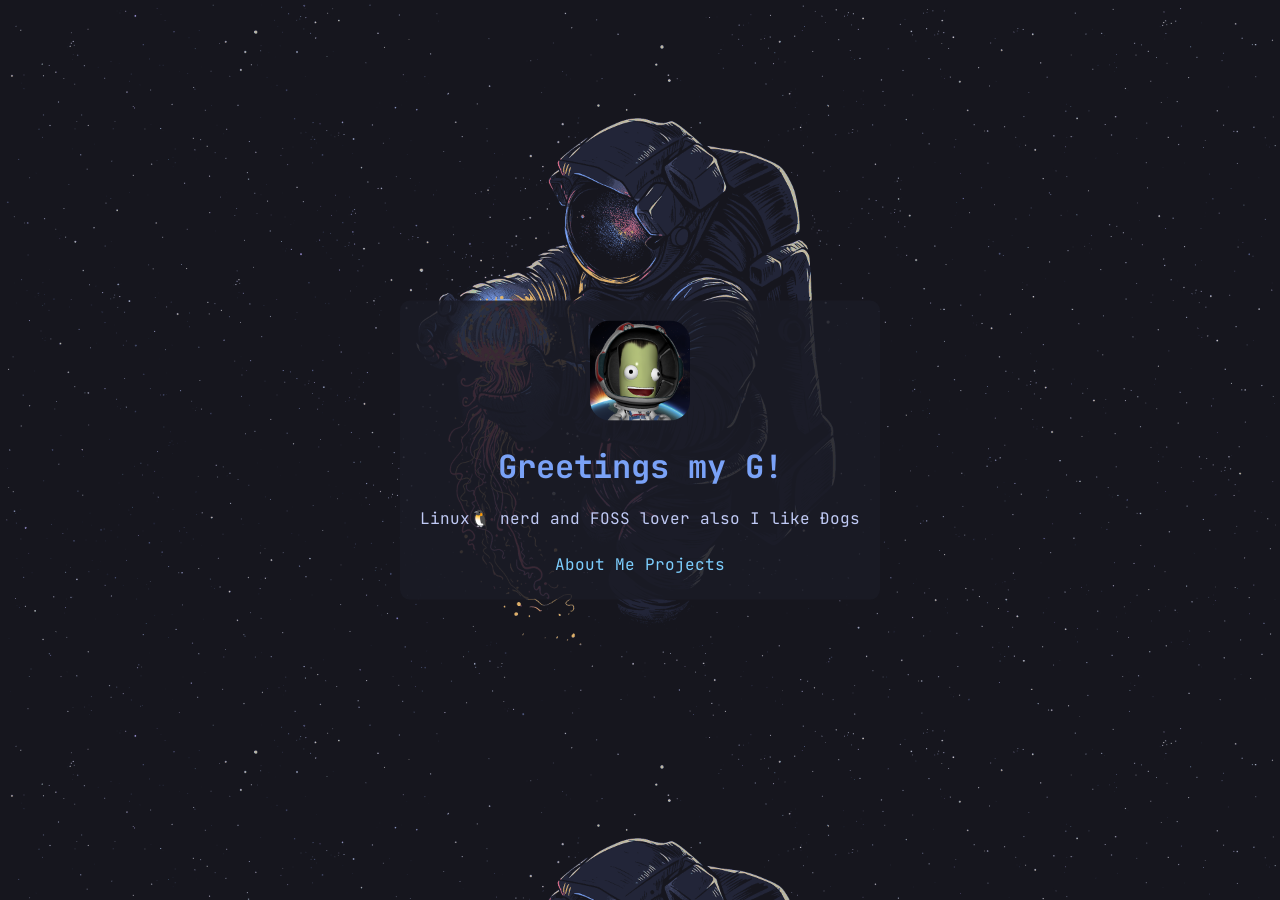
==== index.html @ 7887405c "Updated index.html" ====
<!DOCTYPE html>

<html lang="en" class="bg">
  <head>
    <meta charset="utf-8" />
    <meta name="viewport" content="width=device-width, initial-scale=1.0" />
    <link rel="stylesheet" href="main.css" />
  </head>

  <body class="bg">
    <div class="card">
      <img
        src="images/D6jzRuJX4AImJAo.png"
        style="border-radius: 20%"
        width="100"
        height="100"
      />
      <h1 style="color: #7aa2f7">Greetings my G!</h1>
      <p>Linux🐧 nerd and FOSS lover also I like Ðogs</p>
      <ul>
        <li class="inline-list">
          <a href="about.html">About Me</a>
        </li>
        <li class="inline-list">
          <a href="projects.html">Projects</a>
        </li>
      </ul>
    </div>
  </body>
</html>
---- main.css ----
@import url('https://fonts.googleapis.com/css2?family=JetBrains+Mono&display=swap');

:root {
    --card-background: #1a1b26da;
}

.bg {
    background-image: url("images/bg.png");
    background-size: cover;
    background-position: top;

    text-align: center;
    color: #c0caf5;
    font-family: "JetBrains Mono", monospace;
}

.card {
    background-color: var(--card-background);
    width: fit-content;
    align-items: center;
    text-align: center;
    line-height: 30px;
    padding: 20px;
    border-radius: 10px;

    /* literally just centering this */
    position: absolute;
    top: 50%;
    left: 50%;
    transform: translate(-50%, -50%);
}

.content {
    background-color: var(--card-background);
    width: fit-content;
    height: fit-content;
    text-align: left;
    line-height: 30px;
    padding: 20px;
    border-radius: 10px;

    /* literally just centering this */
    position: absolute;
    top: 50%;
    left: 50%;
    transform: translate(-50%, -50%);
}

.inline-list {
    display: inline;
}

.il {
    text-align: center;
}

a {
    text-decoration: none;
    color: #7dcfff;
    transition: 0.5s;
}

a:hover {
    text-decoration: underline;
    color: #7aa2f7;
}

ul {
    list-style: none;
    padding: 0;
    margin: 0;
}
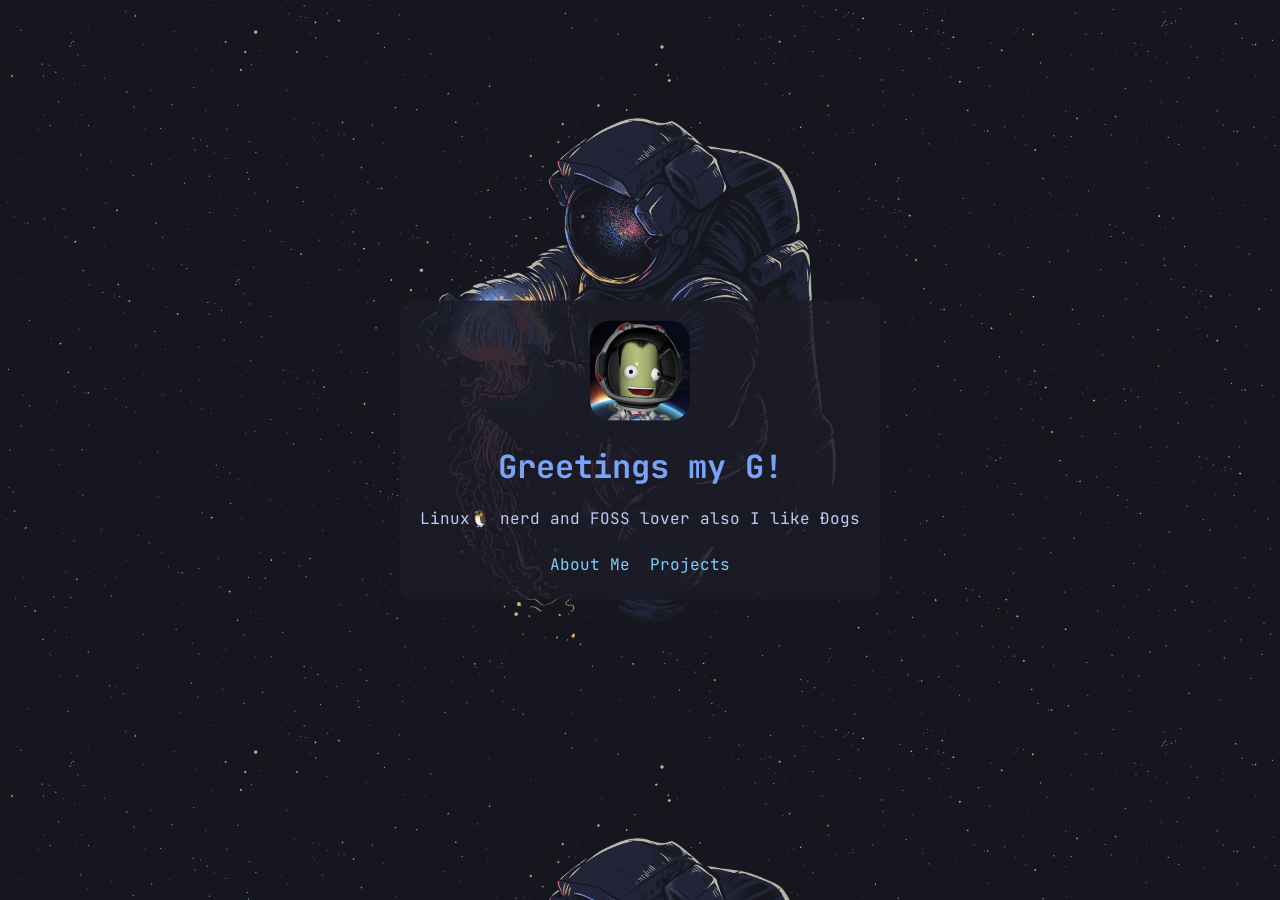
==== commit 089cf760: "Updated index.html" ====
--- a/index.html
+++ b/index.html
@@ -22,7 +22,7 @@
           <a href="about.html">About Me</a>
         </li>
         <li class="inline-list">
-          <a href="projects.html">Projects</a>
+          <a href="projects.html">&nbsp;Projects</a>
         </li>
       </ul>
     </div>
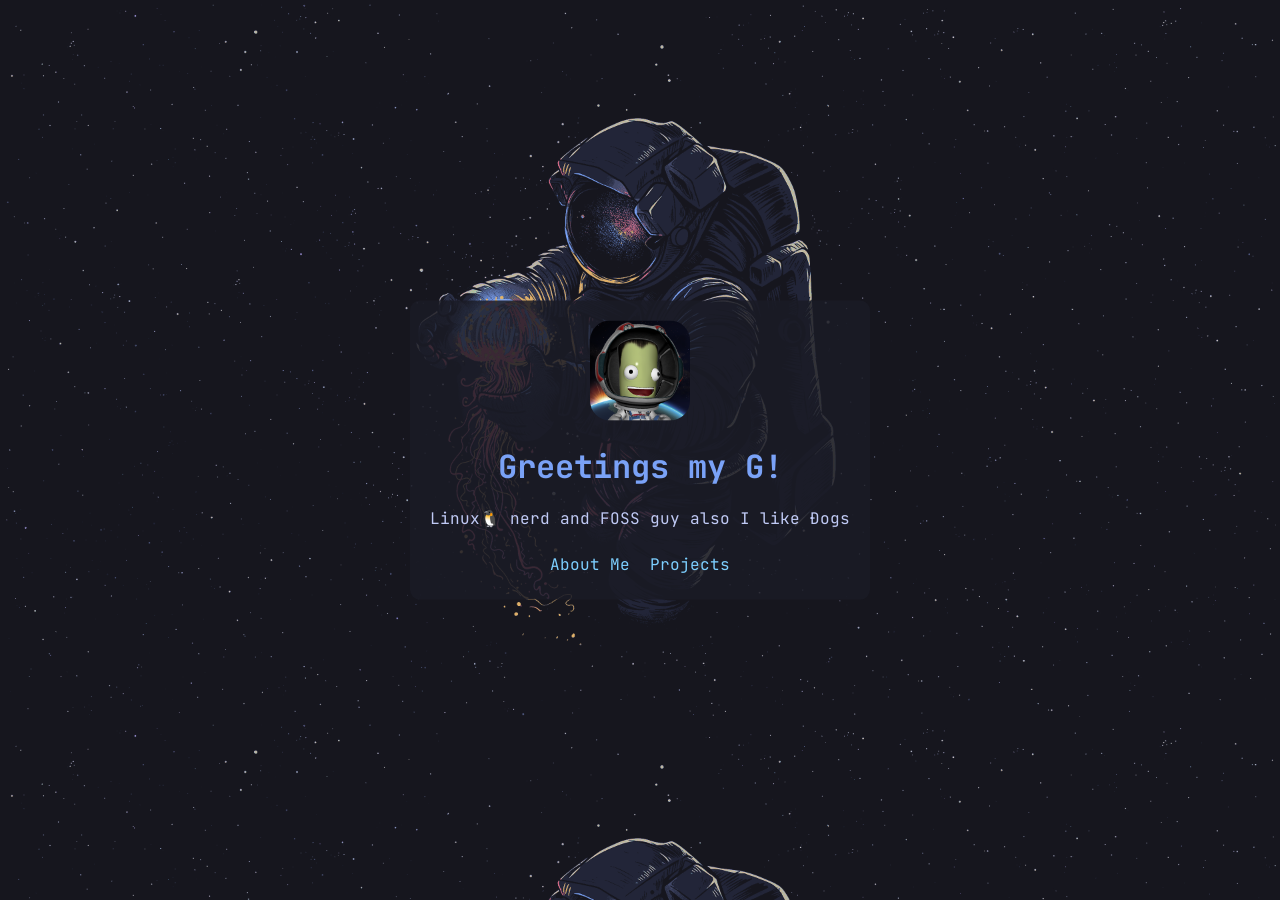
==== commit 3574dcac: "Updated index.html" ====
--- a/index.html
+++ b/index.html
@@ -16,7 +16,7 @@
         height="100"
       />
       <h1 style="color: #7aa2f7">Greetings my G!</h1>
-      <p>Linux🐧 nerd and FOSS lover also I like Ðogs</p>
+      <p>Linux🐧 nerd and FOSS guy also I like Ðogs</p>
       <ul>
         <li class="inline-list">
           <a href="about.html">About Me</a>
--- a/main.css
+++ b/main.css
@@ -1,72 +1,72 @@
-@import url('https://fonts.googleapis.com/css2?family=JetBrains+Mono&display=swap');
+@import url("https://fonts.googleapis.com/css2?family=JetBrains+Mono&display=swap");
 
 :root {
-    --card-background: #1a1b26da;
+  --card-background: #1a1b26da;
 }
 
 .bg {
-    background-image: url("images/bg.png");
-    background-size: cover;
-    background-position: top;
+  background-image: url("images/bg.png");
+  background-size: cover;
+  background-position: top;
 
-    text-align: center;
-    color: #c0caf5;
-    font-family: "JetBrains Mono", monospace;
+  text-align: center;
+  color: #c0caf5;
+  font-family: "JetBrains Mono", monospace;
 }
 
 .card {
-    background-color: var(--card-background);
-    width: fit-content;
-    align-items: center;
-    text-align: center;
-    line-height: 30px;
-    padding: 20px;
-    border-radius: 10px;
+  background-color: var(--card-background);
+  width: fit-content;
+  align-items: center;
+  text-align: center;
+  line-height: 30px;
+  padding: 20px;
+  border-radius: 10px;
 
-    /* literally just centering this */
-    position: absolute;
-    top: 50%;
-    left: 50%;
-    transform: translate(-50%, -50%);
+  /* literally just centering this */
+  position: absolute;
+  top: 50%;
+  left: 50%;
+  transform: translate(-50%, -50%);
 }
 
 .content {
-    background-color: var(--card-background);
-    width: fit-content;
-    height: fit-content;
-    text-align: left;
-    line-height: 30px;
-    padding: 20px;
-    border-radius: 10px;
+  background-color: var(--card-background);
+  width: fit-content;
+  height: fit-content;
+  text-align: left;
+  line-height: 30px;
+  padding: 20px;
+  border-radius: 10px;
 
-    /* literally just centering this */
-    position: absolute;
-    top: 50%;
-    left: 50%;
-    transform: translate(-50%, -50%);
+  /* literally just centering this */
+  position: absolute;
+  top: 50%;
+  left: 50%;
+  transform: translate(-50%, -50%);
 }
 
 .inline-list {
-    display: inline;
+  display: inline;
 }
 
 .il {
-    text-align: center;
+  text-align: center;
 }
 
 a {
-    text-decoration: none;
-    color: #7dcfff;
-    transition: 0.5s;
+  text-decoration: none;
+  color: #7dcfff;
+  transition: 0.5s;
 }
 
 a:hover {
-    text-decoration: underline;
-    color: #7aa2f7;
+  text-decoration: underline;
+  color: #7aa2f7;
 }
 
 ul {
-    list-style: none;
-    padding: 0;
-    margin: 0;
-}+  list-style: none;
+  padding: 0;
+  margin: 0;
+}
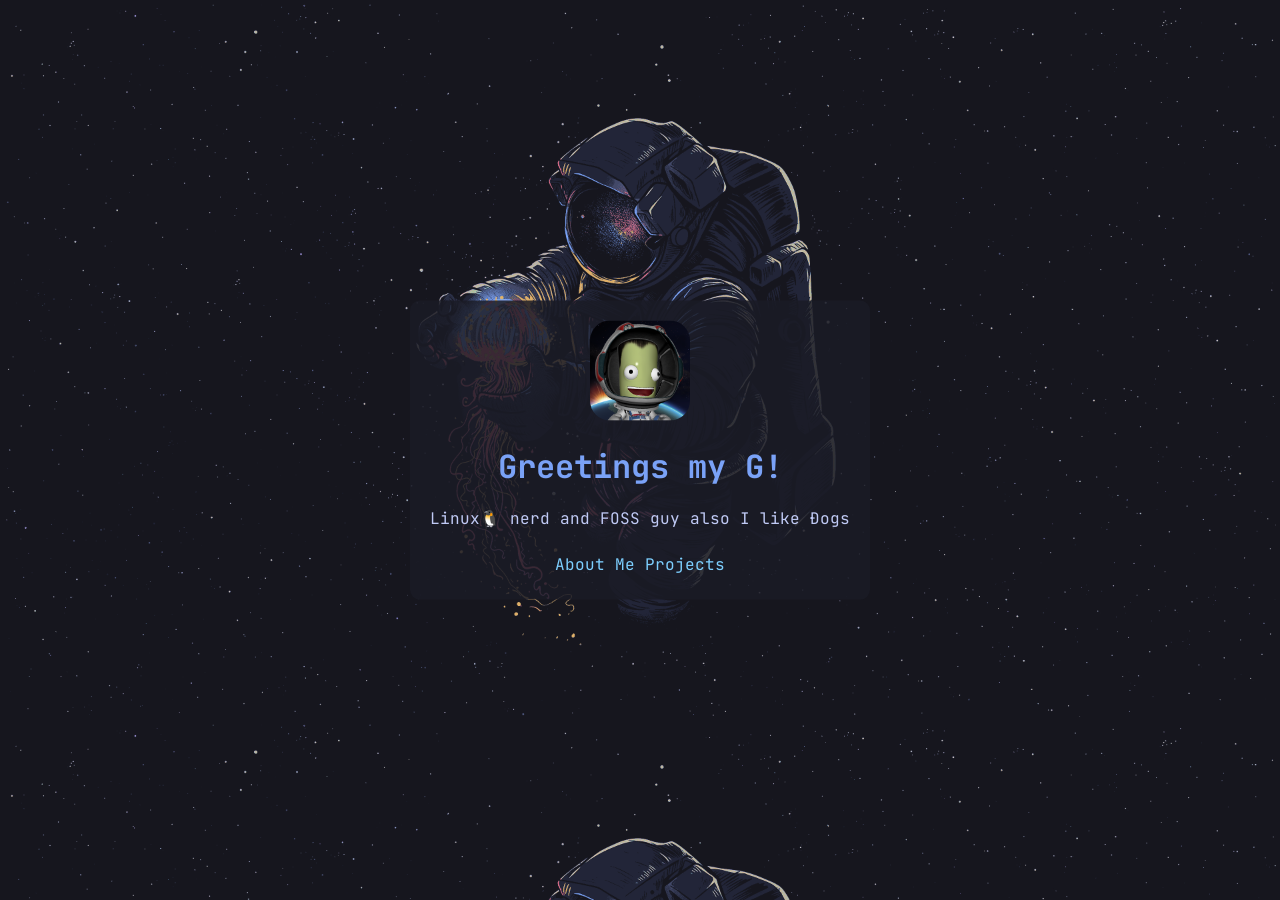
==== commit a3e48879: "Update" ====
--- a/index.html
+++ b/index.html
@@ -22,7 +22,7 @@
           <a href="about.html">About Me</a>
         </li>
         <li class="inline-list">
-          <a href="projects.html">&nbsp;Projects</a>
+          <a href="projects.html">Projects</a>
         </li>
       </ul>
     </div>
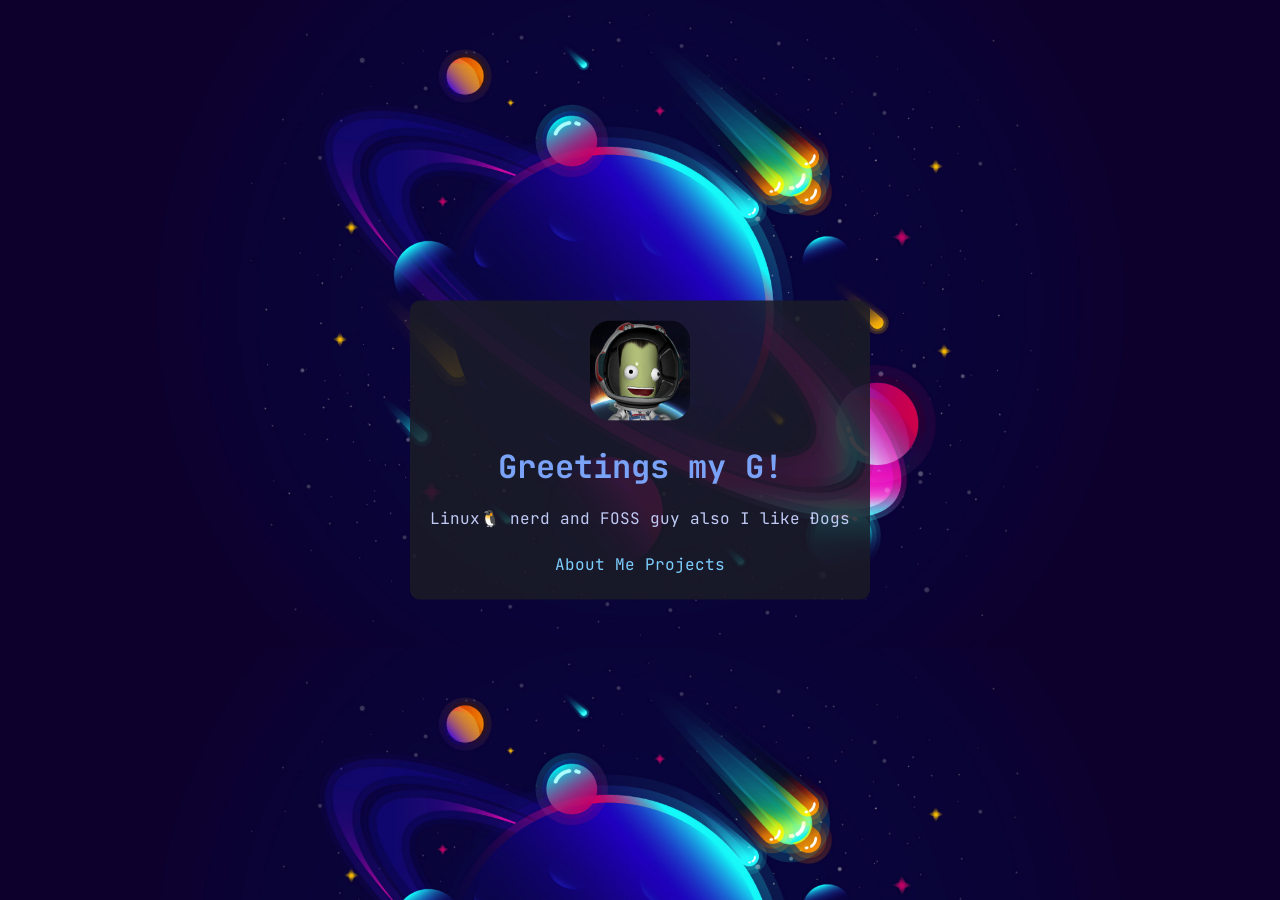
==== commit 23a60213: "idk" ====
--- a/index.html
+++ b/index.html
@@ -3,6 +3,7 @@
 <html lang="en" class="bg">
   <head>
     <meta charset="utf-8" />
+    <meta name="color-scheme" content="dark" />
     <meta name="viewport" content="width=device-width, initial-scale=1.0" />
     <link rel="stylesheet" href="main.css" />
   </head>
--- a/main.css
+++ b/main.css
@@ -5,7 +5,12 @@
 }
 
 .bg {
-  background-image: url("images/bg.png");
+  background-image: url("images/bg.jpg");
+  display: block;
+  margin-left: auto;
+  margin-right: auto;
+  width: 90%;
+  max-width: 90%;
   background-size: cover;
   background-position: top;
 
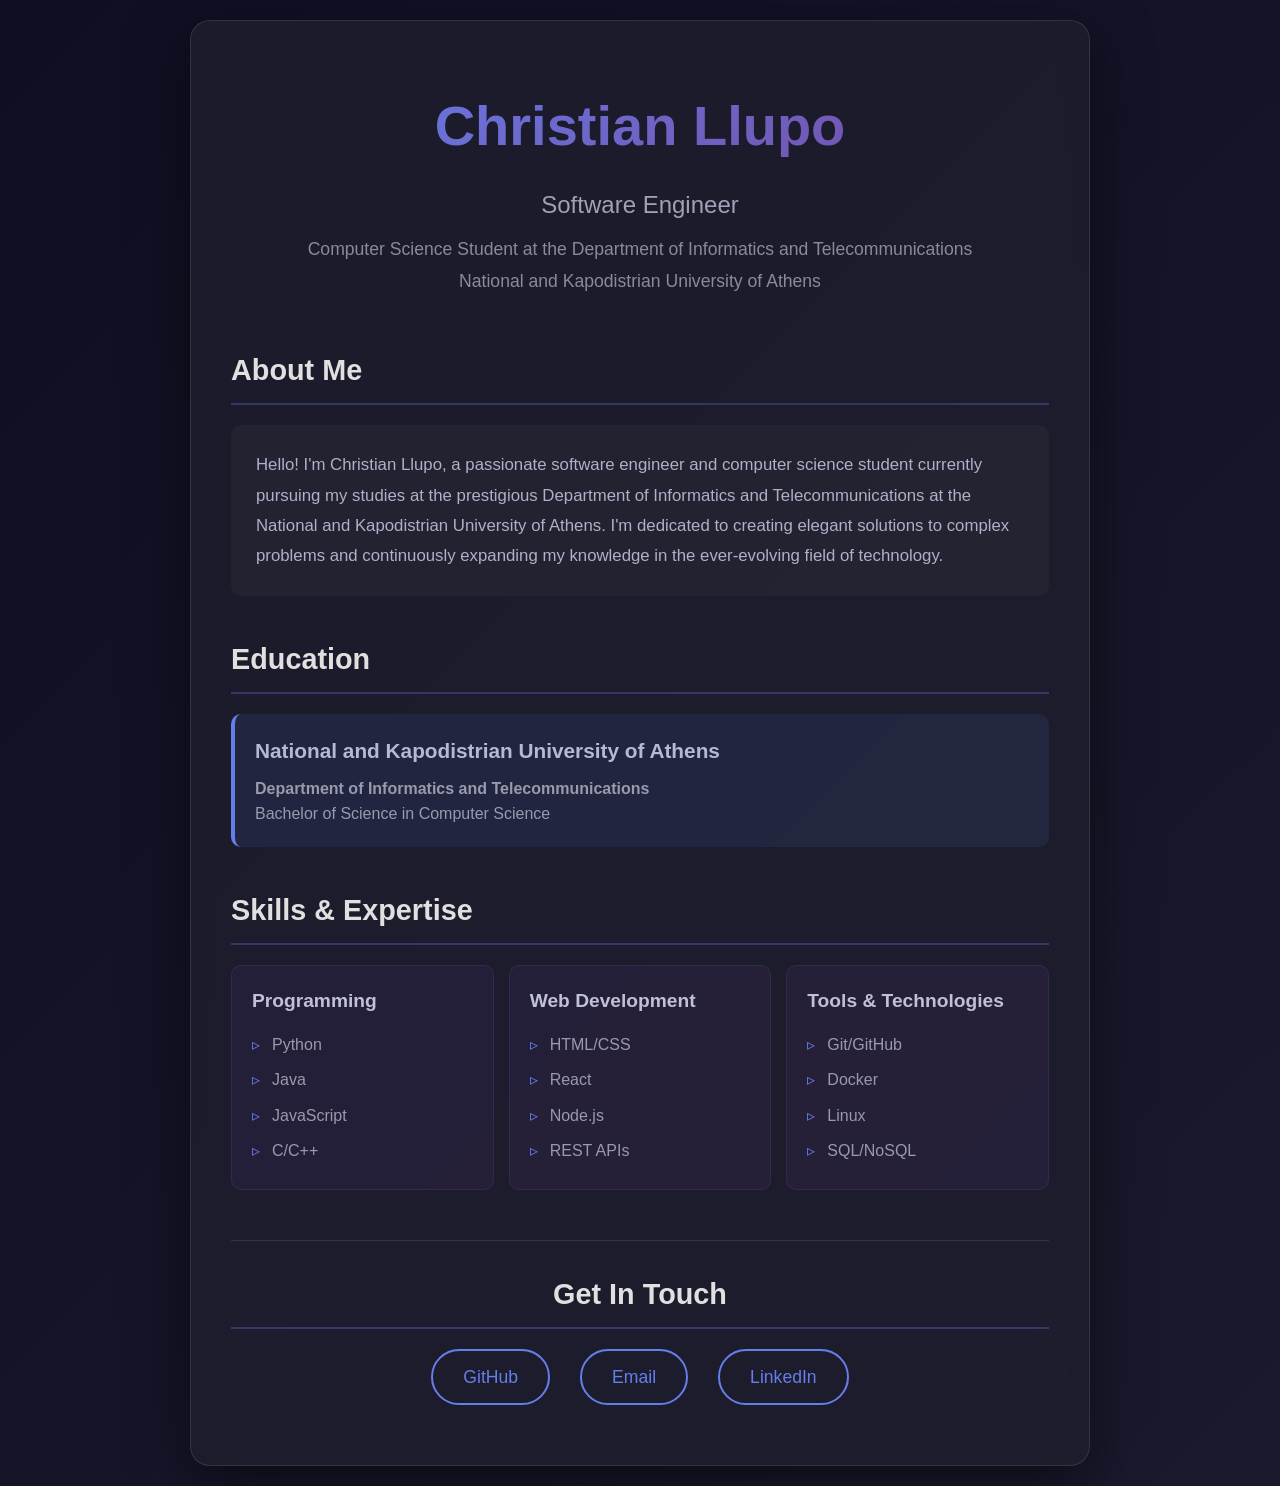
==== commit aa42615b: "Create dark mode portfolio landing page for Christian Llupo Co-authored-by: jebediah47 <73932821+jeb" ====
--- a/index.html
+++ b/index.html
@@ -1,31 +1,295 @@
 <!DOCTYPE html>
-
-<html lang="en" class="bg">
-  <head>
-    <meta charset="utf-8" />
-    <meta name="color-scheme" content="dark" />
-    <meta name="viewport" content="width=device-width, initial-scale=1.0" />
-    <link rel="stylesheet" href="main.css" />
-  </head>
-
-  <body class="bg">
-    <div class="card">
-      <img
-        src="images/D6jzRuJX4AImJAo.png"
-        style="border-radius: 20%"
-        width="100"
-        height="100"
-      />
-      <h1 style="color: #7aa2f7">Greetings my G!</h1>
-      <p>Linux🐧 nerd and FOSS guy also I like Ðogs</p>
-      <ul>
-        <li class="inline-list">
-          <a href="about.html">About Me</a>
-        </li>
-        <li class="inline-list">
-          <a href="projects.html">Projects</a>
-        </li>
-      </ul>
+<html lang="en">
+<head>
+    <meta charset="UTF-8">
+    <meta name="viewport" content="width=device-width, initial-scale=1.0">
+    <meta name="description" content="Christian Llupo - Software Engineer and Computer Science Student">
+    <title>Christian Llupo | Software Engineer</title>
+    <style>
+        * {
+            margin: 0;
+            padding: 0;
+            box-sizing: border-box;
+        }
+
+        body {
+            font-family: -apple-system, BlinkMacSystemFont, 'Segoe UI', Roboto, 'Helvetica Neue', Arial, sans-serif;
+            background: linear-gradient(135deg, #0f0f23 0%, #1a1a2e 100%);
+            color: #e0e0e0;
+            line-height: 1.6;
+            min-height: 100vh;
+            display: flex;
+            align-items: center;
+            justify-content: center;
+            padding: 20px;
+        }
+
+        .container {
+            max-width: 900px;
+            width: 100%;
+            background: rgba(30, 30, 46, 0.8);
+            border-radius: 20px;
+            padding: 60px 40px;
+            box-shadow: 0 20px 60px rgba(0, 0, 0, 0.5);
+            backdrop-filter: blur(10px);
+            border: 1px solid rgba(255, 255, 255, 0.1);
+        }
+
+        .header {
+            text-align: center;
+            margin-bottom: 50px;
+        }
+
+        .name {
+            font-size: 3.5rem;
+            font-weight: 700;
+            background: linear-gradient(135deg, #667eea 0%, #764ba2 100%);
+            -webkit-background-clip: text;
+            -webkit-text-fill-color: transparent;
+            background-clip: text;
+            margin-bottom: 15px;
+            animation: fadeInUp 0.8s ease-out;
+        }
+
+        .title {
+            font-size: 1.5rem;
+            color: #a0a0b8;
+            font-weight: 300;
+            margin-bottom: 10px;
+            animation: fadeInUp 0.8s ease-out 0.2s both;
+        }
+
+        .subtitle {
+            font-size: 1.1rem;
+            color: #8a8a9e;
+            line-height: 1.8;
+            animation: fadeInUp 0.8s ease-out 0.4s both;
+        }
+
+        .section {
+            margin: 40px 0;
+            animation: fadeInUp 0.8s ease-out 0.6s both;
+        }
+
+        .section-title {
+            font-size: 1.8rem;
+            color: #e0e0e0;
+            margin-bottom: 20px;
+            padding-bottom: 10px;
+            border-bottom: 2px solid rgba(102, 126, 234, 0.3);
+        }
+
+        .education {
+            background: rgba(102, 126, 234, 0.1);
+            border-left: 4px solid #667eea;
+            padding: 20px;
+            border-radius: 10px;
+            margin-bottom: 20px;
+        }
+
+        .education h3 {
+            color: #b8b8d0;
+            font-size: 1.3rem;
+            margin-bottom: 8px;
+        }
+
+        .education p {
+            color: #9a9aae;
+            font-size: 1rem;
+        }
+
+        .skills {
+            display: grid;
+            grid-template-columns: repeat(auto-fit, minmax(250px, 1fr));
+            gap: 15px;
+            margin-top: 20px;
+        }
+
+        .skill-category {
+            background: rgba(118, 75, 162, 0.1);
+            padding: 20px;
+            border-radius: 10px;
+            border: 1px solid rgba(118, 75, 162, 0.2);
+            transition: transform 0.3s ease, box-shadow 0.3s ease;
+        }
+
+        .skill-category:hover {
+            transform: translateY(-5px);
+            box-shadow: 0 10px 30px rgba(102, 126, 234, 0.2);
+        }
+
+        .skill-category h3 {
+            color: #c0c0d8;
+            font-size: 1.2rem;
+            margin-bottom: 10px;
+        }
+
+        .skill-category ul {
+            list-style: none;
+            padding-left: 0;
+        }
+
+        .skill-category li {
+            color: #9a9aae;
+            padding: 5px 0;
+            padding-left: 20px;
+            position: relative;
+        }
+
+        .skill-category li:before {
+            content: "▹";
+            position: absolute;
+            left: 0;
+            color: #667eea;
+        }
+
+        .contact {
+            text-align: center;
+            margin-top: 50px;
+            padding-top: 30px;
+            border-top: 1px solid rgba(255, 255, 255, 0.1);
+        }
+
+        .contact-links {
+            display: flex;
+            justify-content: center;
+            gap: 30px;
+            flex-wrap: wrap;
+            margin-top: 20px;
+        }
+
+        .contact-link {
+            color: #667eea;
+            text-decoration: none;
+            font-size: 1.1rem;
+            padding: 12px 30px;
+            border: 2px solid #667eea;
+            border-radius: 50px;
+            transition: all 0.3s ease;
+            display: inline-block;
+        }
+
+        .contact-link:hover {
+            background: #667eea;
+            color: #0f0f23;
+            transform: translateY(-3px);
+            box-shadow: 0 10px 30px rgba(102, 126, 234, 0.3);
+        }
+
+        .about {
+            background: rgba(255, 255, 255, 0.03);
+            padding: 25px;
+            border-radius: 10px;
+            color: #b0b0c8;
+            line-height: 1.8;
+            font-size: 1.05rem;
+        }
+
+        @keyframes fadeInUp {
+            from {
+                opacity: 0;
+                transform: translateY(30px);
+            }
+            to {
+                opacity: 1;
+                transform: translateY(0);
+            }
+        }
+
+        @media (max-width: 768px) {
+            .name {
+                font-size: 2.5rem;
+            }
+
+            .title {
+                font-size: 1.2rem;
+            }
+
+            .container {
+                padding: 40px 25px;
+            }
+
+            .skills {
+                grid-template-columns: 1fr;
+            }
+
+            .contact-links {
+                flex-direction: column;
+                gap: 15px;
+            }
+        }
+    </style>
+</head>
+<body>
+    <div class="container">
+        <div class="header">
+            <h1 class="name">Christian Llupo</h1>
+            <p class="title">Software Engineer</p>
+            <p class="subtitle">Computer Science Student at the Department of Informatics and Telecommunications<br>National and Kapodistrian University of Athens</p>
+        </div>
+
+        <div class="section">
+            <h2 class="section-title">About Me</h2>
+            <div class="about">
+                <p>
+                    Hello! I'm Christian Llupo, a passionate software engineer and computer science student 
+                    currently pursuing my studies at the prestigious Department of Informatics and Telecommunications 
+                    at the National and Kapodistrian University of Athens. I'm dedicated to creating elegant solutions 
+                    to complex problems and continuously expanding my knowledge in the ever-evolving field of technology.
+                </p>
+            </div>
+        </div>
+
+        <div class="section">
+            <h2 class="section-title">Education</h2>
+            <div class="education">
+                <h3>National and Kapodistrian University of Athens</h3>
+                <p><strong>Department of Informatics and Telecommunications</strong></p>
+                <p>Bachelor of Science in Computer Science</p>
+            </div>
+        </div>
+
+        <div class="section">
+            <h2 class="section-title">Skills & Expertise</h2>
+            <div class="skills">
+                <div class="skill-category">
+                    <h3>Programming</h3>
+                    <ul>
+                        <li>Python</li>
+                        <li>Java</li>
+                        <li>JavaScript</li>
+                        <li>C/C++</li>
+                    </ul>
+                </div>
+                <div class="skill-category">
+                    <h3>Web Development</h3>
+                    <ul>
+                        <li>HTML/CSS</li>
+                        <li>React</li>
+                        <li>Node.js</li>
+                        <li>REST APIs</li>
+                    </ul>
+                </div>
+                <div class="skill-category">
+                    <h3>Tools & Technologies</h3>
+                    <ul>
+                        <li>Git/GitHub</li>
+                        <li>Docker</li>
+                        <li>Linux</li>
+                        <li>SQL/NoSQL</li>
+                    </ul>
+                </div>
+            </div>
+        </div>
+
+        <div class="contact">
+            <h2 class="section-title">Get In Touch</h2>
+            <div class="contact-links">
+                <a href="https://github.com/jebediah47" class="contact-link" target="_blank">GitHub</a>
+                <a href="mailto:contact@example.com" class="contact-link">Email</a>
+                <a href="https://linkedin.com" class="contact-link" target="_blank">LinkedIn</a>
+            </div>
+        </div>
     </div>
-  </body>
+</body>
 </html>
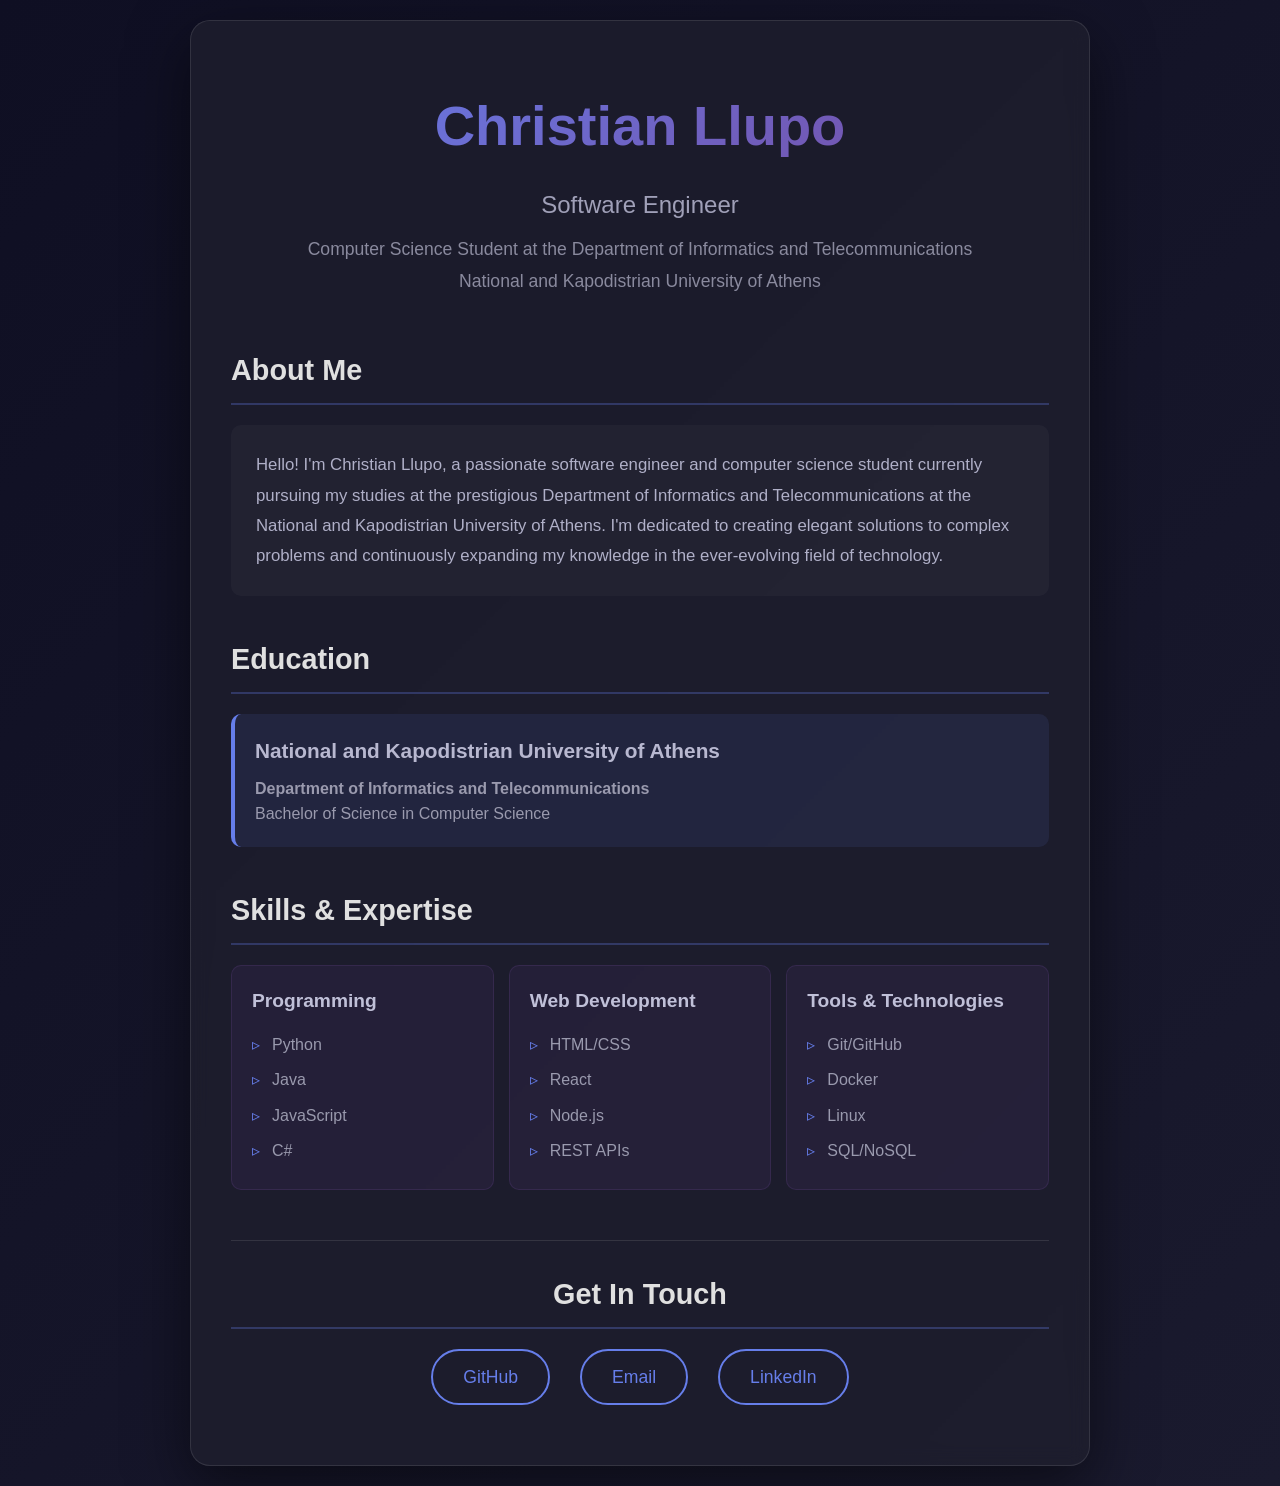
==== commit 17a186e5: "Update index.html" ====
--- a/index.html
+++ b/index.html
@@ -258,7 +258,7 @@
                         <li>Python</li>
                         <li>Java</li>
                         <li>JavaScript</li>
-                        <li>C/C++</li>
+                        <li>C#</li>
                     </ul>
                 </div>
                 <div class="skill-category">
@@ -287,7 +287,7 @@
             <div class="contact-links">
                 <a href="https://github.com/jebediah47" class="contact-link" target="_blank">GitHub</a>
                 <a href="mailto:contact@example.com" class="contact-link">Email</a>
-                <a href="https://linkedin.com" class="contact-link" target="_blank">LinkedIn</a>
+                <a href="https://linkedin.com/in/cllupo" class="contact-link" target="_blank">LinkedIn</a>
             </div>
         </div>
     </div>
